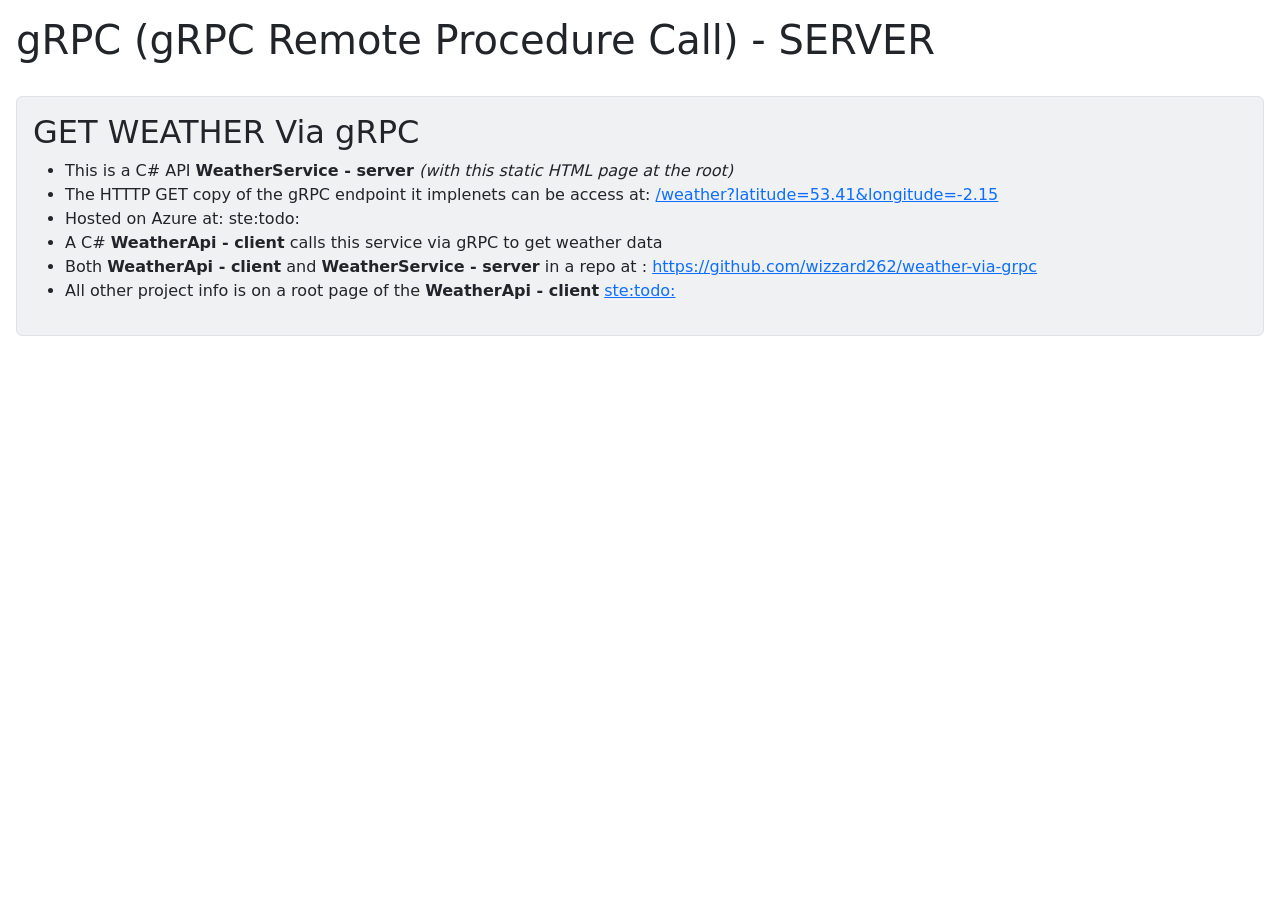
==== WeatherService/wwwroot/index.html @ 82adc065 "first commit, client and server working, index.html at root of client and server, diagram included" ====
﻿<html>
<head>
    <link rel="stylesheet" href="https://cdn.jsdelivr.net/npm/bootstrap@5.2.3/dist/css/bootstrap.min.css" />
</head>
<body>
    <div class="p-3">
        <h1>gRPC (gRPC Remote Procedure Call) - SERVER</h1>
        <br />
        <div class="bg-secondary bg-opacity-10 p-3 border rounded">
            <h2>GET WEATHER Via gRPC</h2>
            <ul>
                <li>This is a C# API <b>WeatherService - server</b> <i>(with this static HTML page at the root)</i> </li>
                <li>The HTTTP GET copy of the gRPC endpoint it implenets can be access at: <a href="/weather?latitude=53.41&longitude=-2.15">/weather?latitude=53.41&longitude=-2.15</a></li>
                <li>Hosted on Azure at: ste:todo:</li>
                <li>A C# <b>WeatherApi - client</b> calls this service via gRPC to get weather data</li>
                <li>Both <b>WeatherApi - client</b> and  <b>WeatherService - server</b> in a repo at : <a href="https://github.com/wizzard262/weather-via-grpc" target="_blank">https://github.com/wizzard262/weather-via-grpc</a></li>
                <li>All other project info is on a root page of the <b>WeatherApi - client</b> <a href="" target="_blank">ste:todo:</a></li>
            </ul>
        </div>
    </div>
</body>
</html>
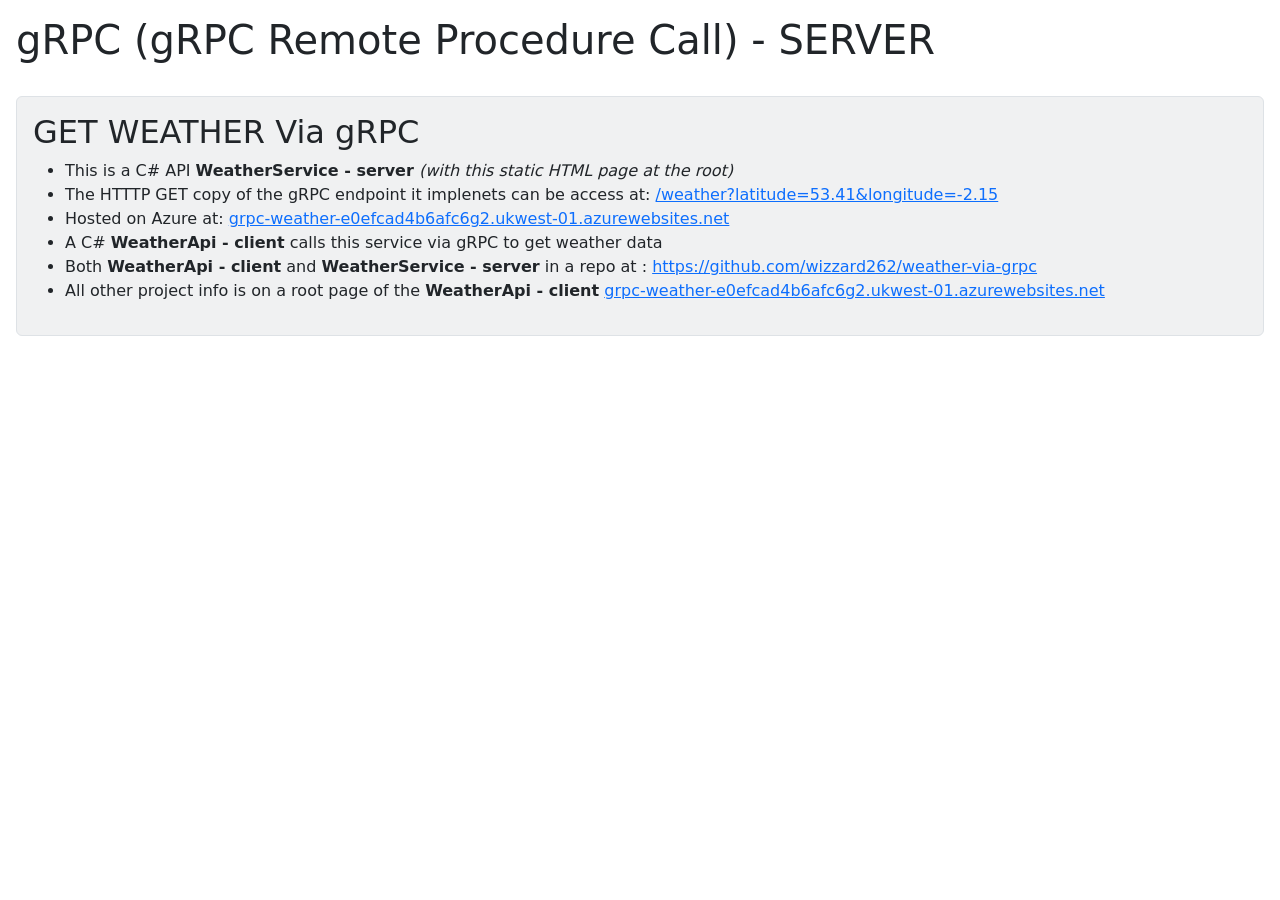
==== commit 1dff229c: "Add the azure paths to the documentation and in the code" ====
--- a/WeatherService/wwwroot/index.html
+++ b/WeatherService/wwwroot/index.html
@@ -11,10 +11,10 @@
             <ul>
                 <li>This is a C# API <b>WeatherService - server</b> <i>(with this static HTML page at the root)</i> </li>
                 <li>The HTTTP GET copy of the gRPC endpoint it implenets can be access at: <a href="/weather?latitude=53.41&longitude=-2.15">/weather?latitude=53.41&longitude=-2.15</a></li>
-                <li>Hosted on Azure at: ste:todo:</li>
+                <li>Hosted on Azure at: <a href="grpc-weather-e0efcad4b6afc6g2.ukwest-01.azurewebsites.net">grpc-weather-e0efcad4b6afc6g2.ukwest-01.azurewebsites.net</a></li>
                 <li>A C# <b>WeatherApi - client</b> calls this service via gRPC to get weather data</li>
                 <li>Both <b>WeatherApi - client</b> and  <b>WeatherService - server</b> in a repo at : <a href="https://github.com/wizzard262/weather-via-grpc" target="_blank">https://github.com/wizzard262/weather-via-grpc</a></li>
-                <li>All other project info is on a root page of the <b>WeatherApi - client</b> <a href="" target="_blank">ste:todo:</a></li>
+                <li>All other project info is on a root page of the <b>WeatherApi - client</b> <a href="grpc-weather-e0efcad4b6afc6g2.ukwest-01.azurewebsites.net" target="_blank">grpc-weather-e0efcad4b6afc6g2.ukwest-01.azurewebsites.net</a></li>
             </ul>
         </div>
     </div>
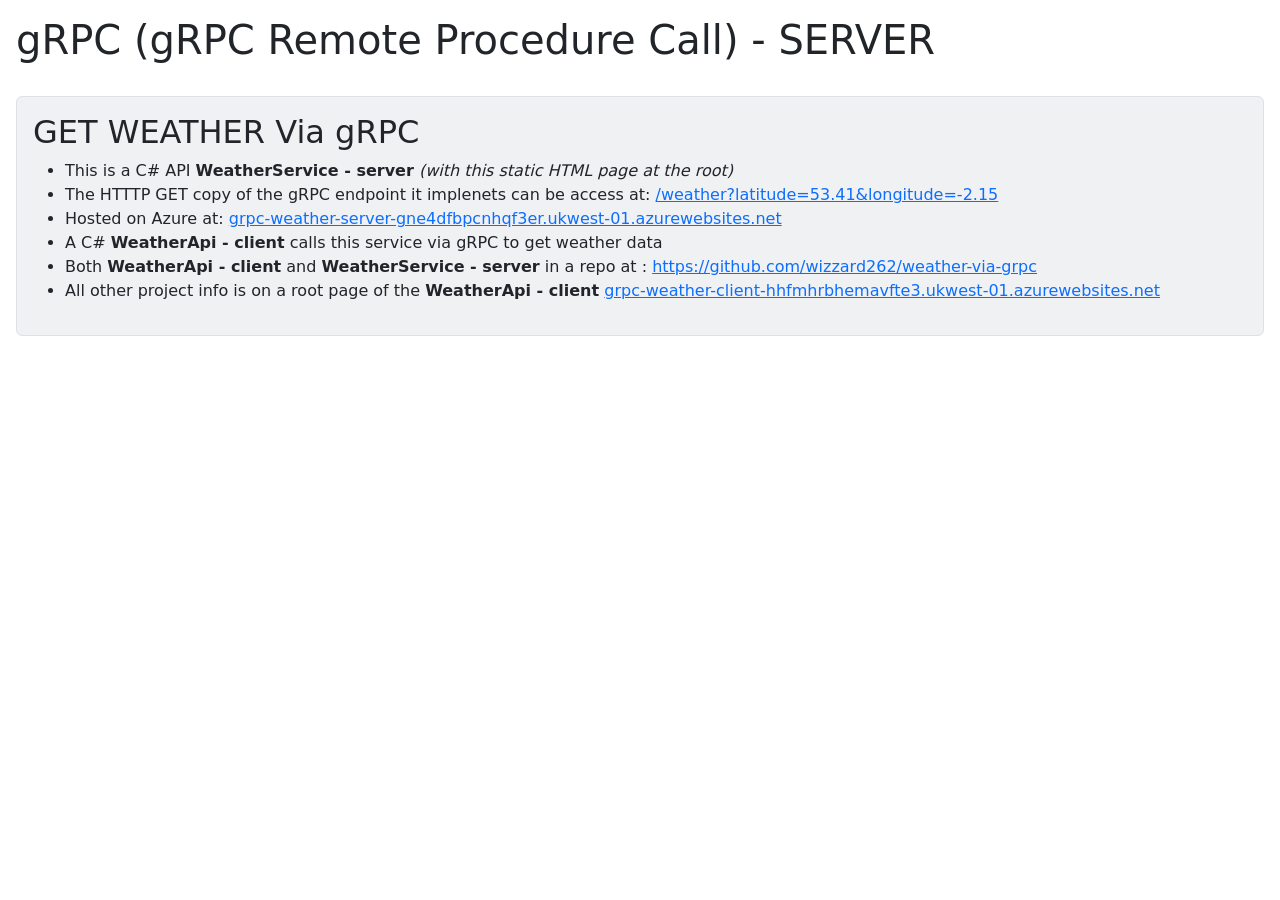
==== commit 22c9359e: "change  azure client server links" ====
--- a/WeatherService/wwwroot/index.html
+++ b/WeatherService/wwwroot/index.html
@@ -11,10 +11,10 @@
             <ul>
                 <li>This is a C# API <b>WeatherService - server</b> <i>(with this static HTML page at the root)</i> </li>
                 <li>The HTTTP GET copy of the gRPC endpoint it implenets can be access at: <a href="/weather?latitude=53.41&longitude=-2.15">/weather?latitude=53.41&longitude=-2.15</a></li>
-                <li>Hosted on Azure at: <a href="grpc-weather-e0efcad4b6afc6g2.ukwest-01.azurewebsites.net">grpc-weather-e0efcad4b6afc6g2.ukwest-01.azurewebsites.net</a></li>
+                <li>Hosted on Azure at: <a href="grpc-weather-server-gne4dfbpcnhqf3er.ukwest-01.azurewebsites.net">grpc-weather-server-gne4dfbpcnhqf3er.ukwest-01.azurewebsites.net</a></li>
                 <li>A C# <b>WeatherApi - client</b> calls this service via gRPC to get weather data</li>
                 <li>Both <b>WeatherApi - client</b> and  <b>WeatherService - server</b> in a repo at : <a href="https://github.com/wizzard262/weather-via-grpc" target="_blank">https://github.com/wizzard262/weather-via-grpc</a></li>
-                <li>All other project info is on a root page of the <b>WeatherApi - client</b> <a href="grpc-weather-e0efcad4b6afc6g2.ukwest-01.azurewebsites.net" target="_blank">grpc-weather-e0efcad4b6afc6g2.ukwest-01.azurewebsites.net</a></li>
+                <li>All other project info is on a root page of the <b>WeatherApi - client</b> <a href="grpc-weather-client-hhfmhrbhemavfte3.ukwest-01.azurewebsites.net" target="_blank">grpc-weather-client-hhfmhrbhemavfte3.ukwest-01.azurewebsites.net</a></li>
             </ul>
         </div>
     </div>
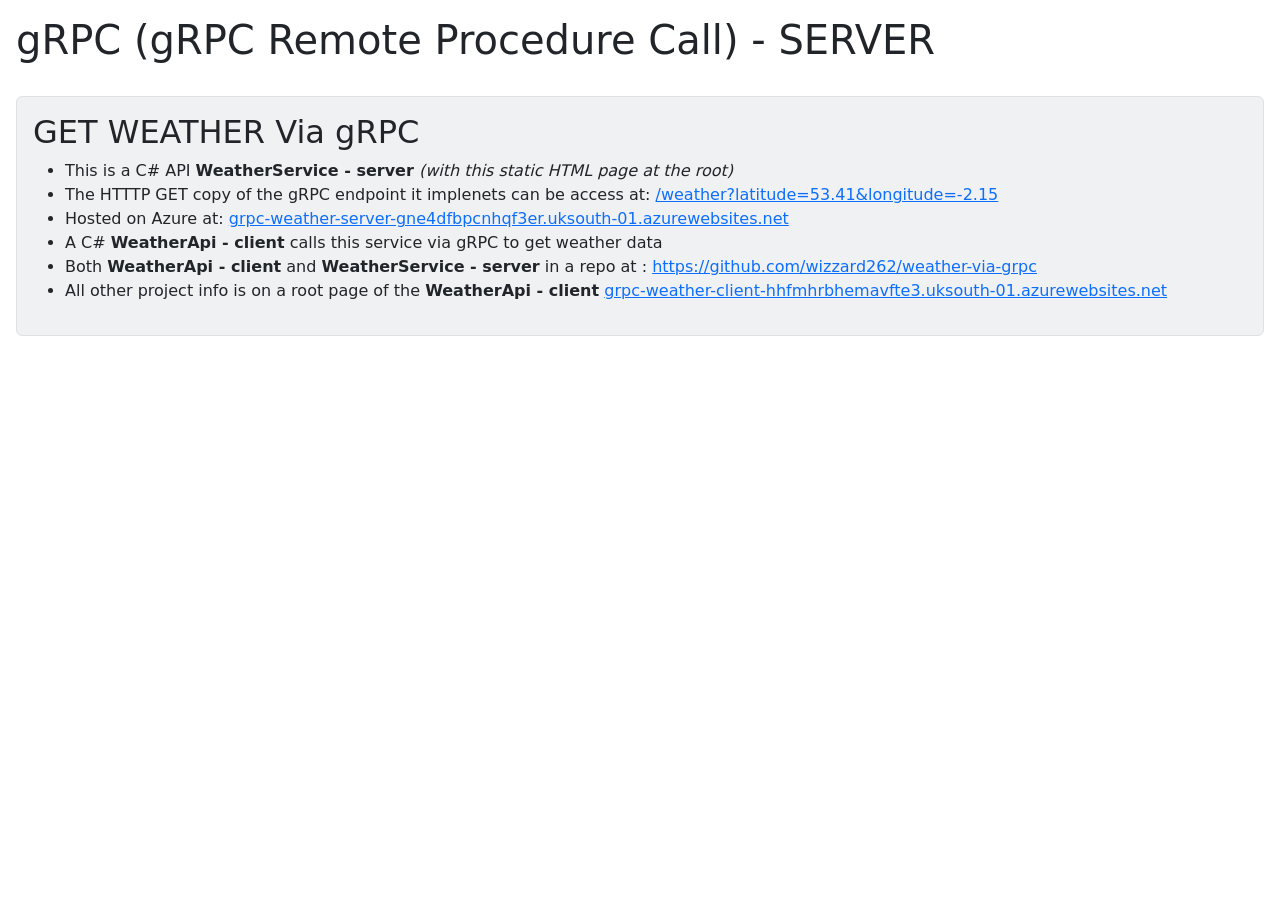
==== commit 33181bac: "change Azure paths now in UkSouth01 not UKWest01" ====
--- a/WeatherService/wwwroot/index.html
+++ b/WeatherService/wwwroot/index.html
@@ -11,10 +11,10 @@
             <ul>
                 <li>This is a C# API <b>WeatherService - server</b> <i>(with this static HTML page at the root)</i> </li>
                 <li>The HTTTP GET copy of the gRPC endpoint it implenets can be access at: <a href="/weather?latitude=53.41&longitude=-2.15">/weather?latitude=53.41&longitude=-2.15</a></li>
-                <li>Hosted on Azure at: <a href="grpc-weather-server-gne4dfbpcnhqf3er.ukwest-01.azurewebsites.net">grpc-weather-server-gne4dfbpcnhqf3er.ukwest-01.azurewebsites.net</a></li>
+                <li>Hosted on Azure at: <a href="grpc-weather-server-gne4dfbpcnhqf3er.uksouth-01.azurewebsites.net">grpc-weather-server-gne4dfbpcnhqf3er.uksouth-01.azurewebsites.net</a></li>
                 <li>A C# <b>WeatherApi - client</b> calls this service via gRPC to get weather data</li>
                 <li>Both <b>WeatherApi - client</b> and  <b>WeatherService - server</b> in a repo at : <a href="https://github.com/wizzard262/weather-via-grpc" target="_blank">https://github.com/wizzard262/weather-via-grpc</a></li>
-                <li>All other project info is on a root page of the <b>WeatherApi - client</b> <a href="grpc-weather-client-hhfmhrbhemavfte3.ukwest-01.azurewebsites.net" target="_blank">grpc-weather-client-hhfmhrbhemavfte3.ukwest-01.azurewebsites.net</a></li>
+                <li>All other project info is on a root page of the <b>WeatherApi - client</b> <a href="grpc-weather-client-hhfmhrbhemavfte3.uksouth-01.azurewebsites.net" target="_blank">grpc-weather-client-hhfmhrbhemavfte3.uksouth-01.azurewebsites.net</a></li>
             </ul>
         </div>
     </div>
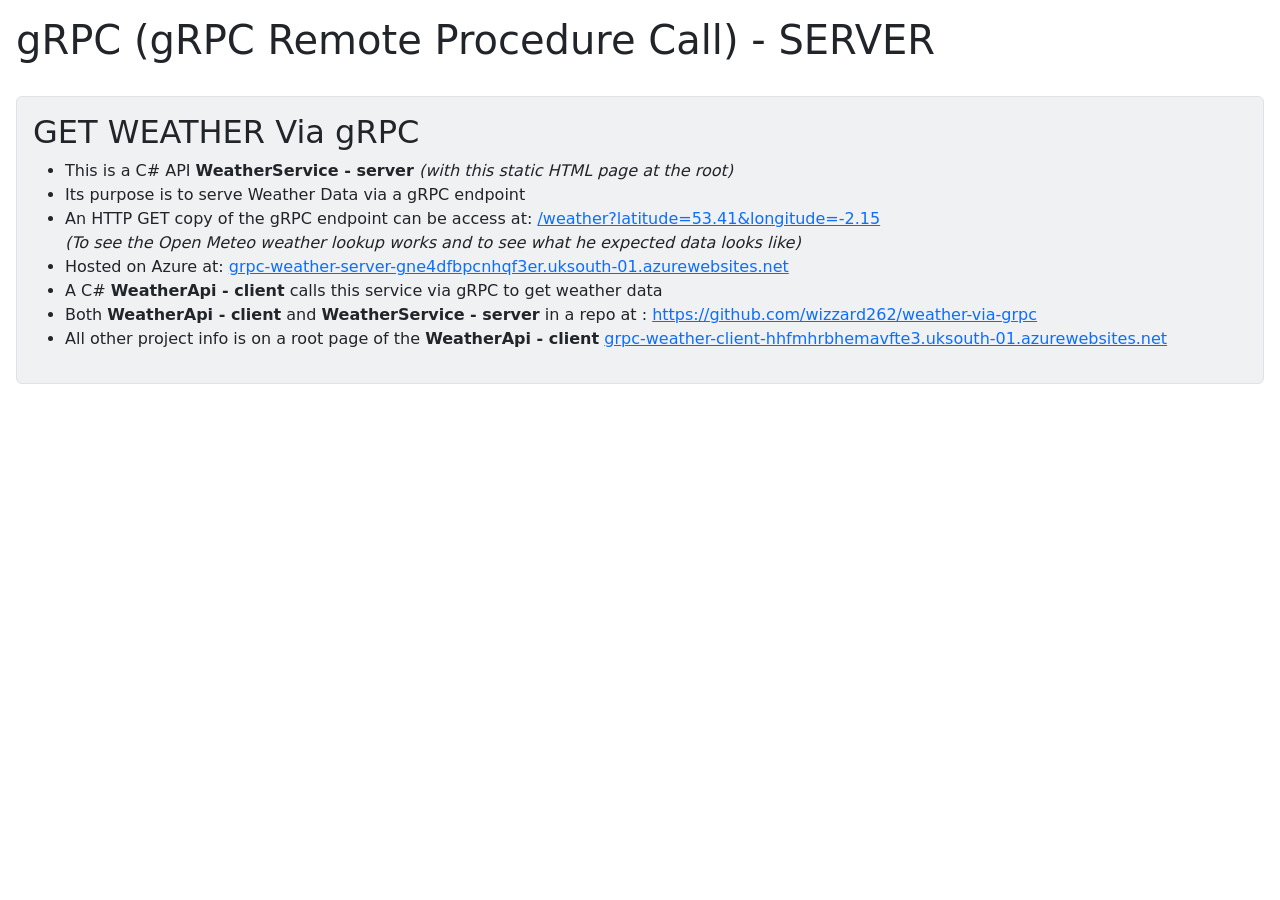
==== commit 37e64fa1: "Put gRPC address in config, add pubxml to GitIgnore, fixed the hardcoded filepath in the CLIENT / AP" ====
--- a/WeatherService/wwwroot/index.html
+++ b/WeatherService/wwwroot/index.html
@@ -10,11 +10,15 @@
             <h2>GET WEATHER Via gRPC</h2>
             <ul>
                 <li>This is a C# API <b>WeatherService - server</b> <i>(with this static HTML page at the root)</i> </li>
-                <li>The HTTTP GET copy of the gRPC endpoint it implenets can be access at: <a href="/weather?latitude=53.41&longitude=-2.15">/weather?latitude=53.41&longitude=-2.15</a></li>
-                <li>Hosted on Azure at: <a href="grpc-weather-server-gne4dfbpcnhqf3er.uksouth-01.azurewebsites.net">grpc-weather-server-gne4dfbpcnhqf3er.uksouth-01.azurewebsites.net</a></li>
+                <li>Its purpose is to serve Weather Data via a  gRPC endpoint</li>
+                <li>
+                    An HTTP GET copy of the gRPC endpoint can be access at: <a href="/weather?latitude=53.41&longitude=-2.15">/weather?latitude=53.41&longitude=-2.15</a> <br/>
+                    <i>(To see the Open Meteo weather lookup works and to see what he expected data looks like)</i>
+                </li>
+                <li>Hosted on Azure at: <a href="https://grpc-weather-server-gne4dfbpcnhqf3er.uksouth-01.azurewebsites.net">grpc-weather-server-gne4dfbpcnhqf3er.uksouth-01.azurewebsites.net</a></li>
                 <li>A C# <b>WeatherApi - client</b> calls this service via gRPC to get weather data</li>
                 <li>Both <b>WeatherApi - client</b> and  <b>WeatherService - server</b> in a repo at : <a href="https://github.com/wizzard262/weather-via-grpc" target="_blank">https://github.com/wizzard262/weather-via-grpc</a></li>
-                <li>All other project info is on a root page of the <b>WeatherApi - client</b> <a href="grpc-weather-client-hhfmhrbhemavfte3.uksouth-01.azurewebsites.net" target="_blank">grpc-weather-client-hhfmhrbhemavfte3.uksouth-01.azurewebsites.net</a></li>
+                <li>All other project info is on a root page of the <b>WeatherApi - client</b> <a href="https://grpc-weather-client-hhfmhrbhemavfte3.uksouth-01.azurewebsites.net" target="_blank">grpc-weather-client-hhfmhrbhemavfte3.uksouth-01.azurewebsites.net</a></li>
             </ul>
         </div>
     </div>
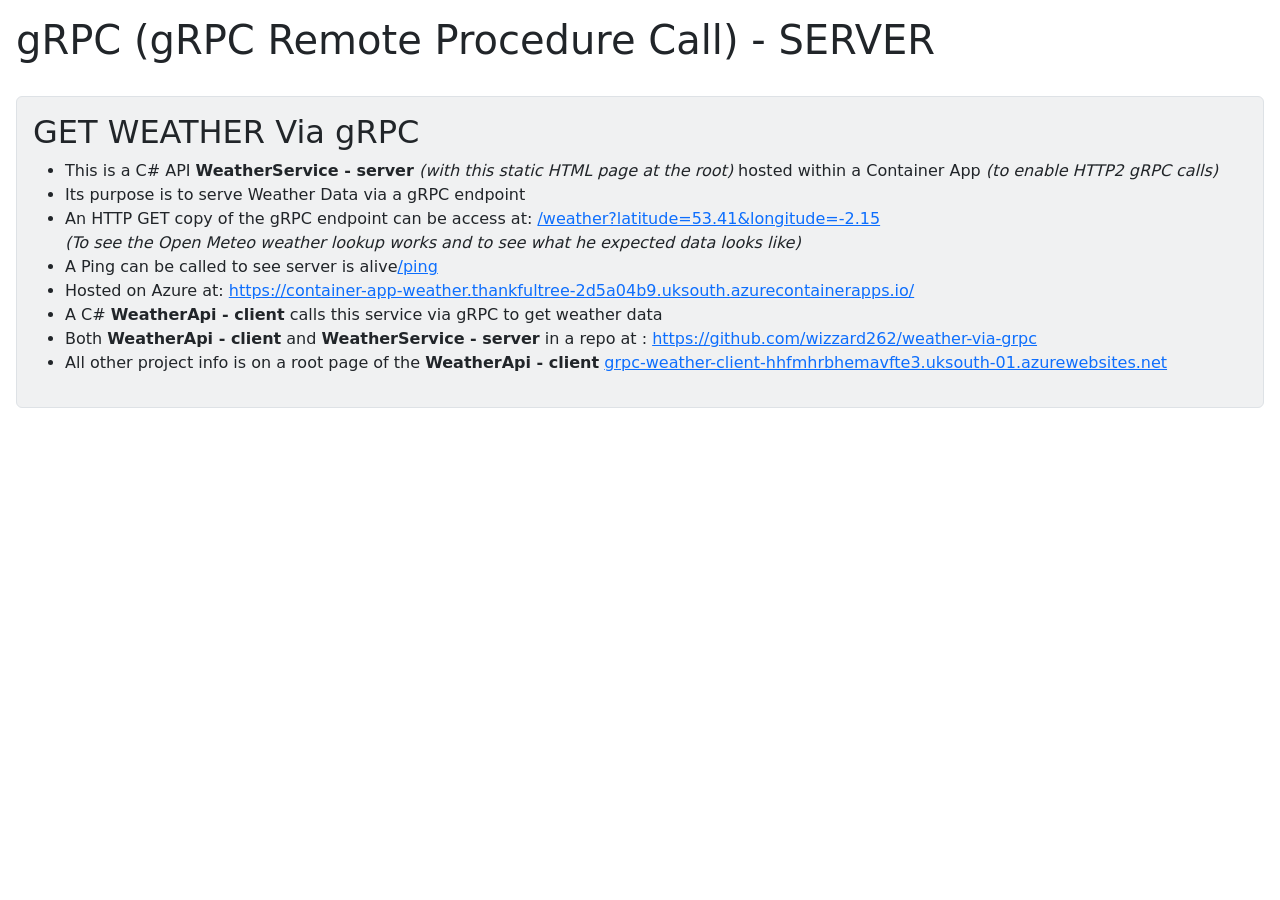
==== commit c90aae44: "comments completed documenting system, diagram updates, correct URLS set, logging added, added .TAR " ====
--- a/WeatherService/wwwroot/index.html
+++ b/WeatherService/wwwroot/index.html
@@ -9,13 +9,16 @@
         <div class="bg-secondary bg-opacity-10 p-3 border rounded">
             <h2>GET WEATHER Via gRPC</h2>
             <ul>
-                <li>This is a C# API <b>WeatherService - server</b> <i>(with this static HTML page at the root)</i> </li>
+                <li>This is a C# API <b>WeatherService - server</b> <i>(with this static HTML page at the root)</i> hosted within a Container App <i>(to enable HTTP2 gRPC calls)</i></li>
                 <li>Its purpose is to serve Weather Data via a  gRPC endpoint</li>
                 <li>
                     An HTTP GET copy of the gRPC endpoint can be access at: <a href="/weather?latitude=53.41&longitude=-2.15">/weather?latitude=53.41&longitude=-2.15</a> <br/>
                     <i>(To see the Open Meteo weather lookup works and to see what he expected data looks like)</i>
                 </li>
-                <li>Hosted on Azure at: <a href="https://grpc-weather-server-gne4dfbpcnhqf3er.uksouth-01.azurewebsites.net">grpc-weather-server-gne4dfbpcnhqf3er.uksouth-01.azurewebsites.net</a></li>
+                <li>
+                    A Ping can be called to see server is alive<a href="/ping">/ping</a><br />
+                </li>
+                <li>Hosted on Azure at: <a href="https://container-app-weather.thankfultree-2d5a04b9.uksouth.azurecontainerapps.io/">https://container-app-weather.thankfultree-2d5a04b9.uksouth.azurecontainerapps.io/</a></li>
                 <li>A C# <b>WeatherApi - client</b> calls this service via gRPC to get weather data</li>
                 <li>Both <b>WeatherApi - client</b> and  <b>WeatherService - server</b> in a repo at : <a href="https://github.com/wizzard262/weather-via-grpc" target="_blank">https://github.com/wizzard262/weather-via-grpc</a></li>
                 <li>All other project info is on a root page of the <b>WeatherApi - client</b> <a href="https://grpc-weather-client-hhfmhrbhemavfte3.uksouth-01.azurewebsites.net" target="_blank">grpc-weather-client-hhfmhrbhemavfte3.uksouth-01.azurewebsites.net</a></li>
@@ -23,5 +26,4 @@
         </div>
     </div>
 </body>
-</html>
-
+</html>
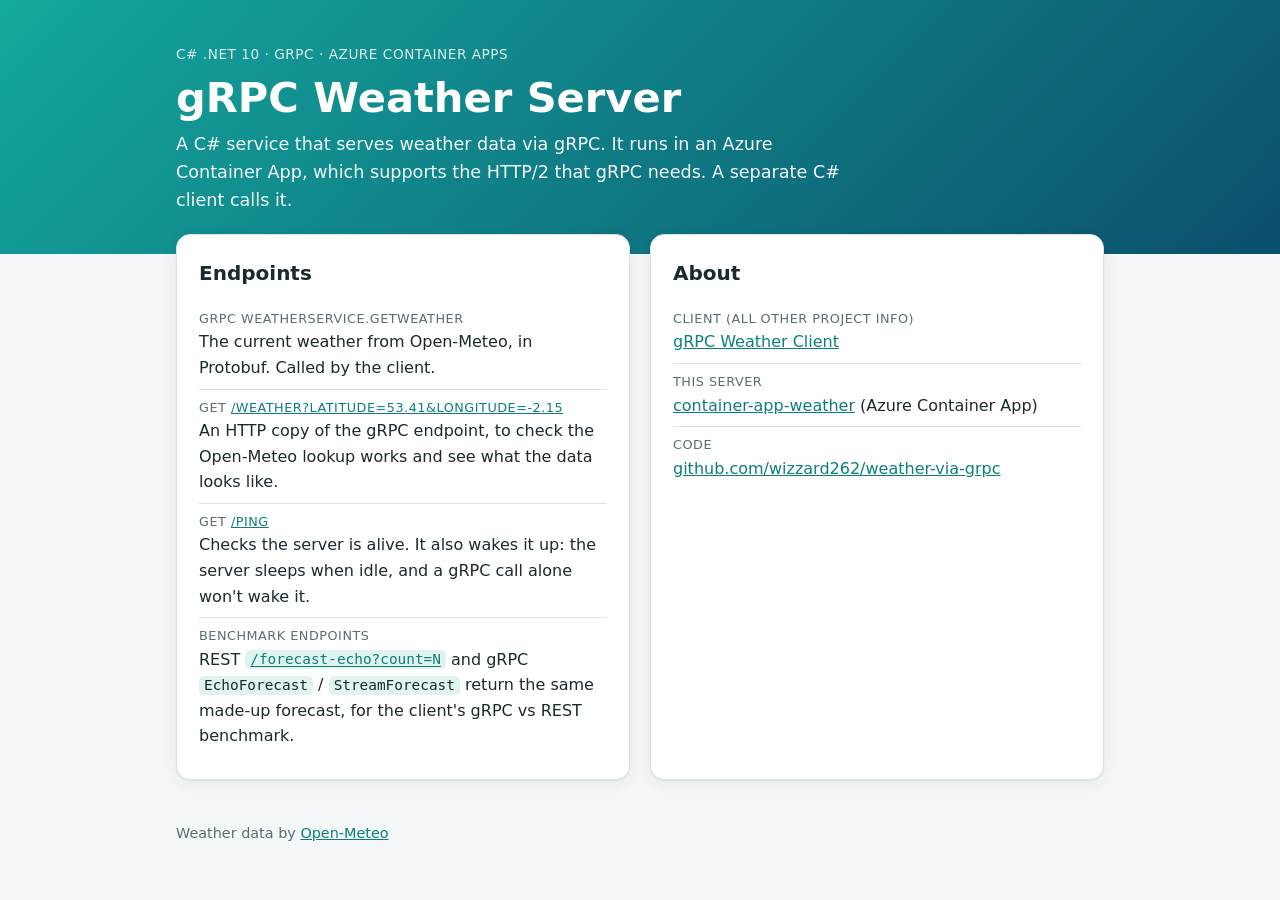
==== commit ab9ac904: "Restyle client, benchmark and server pages: cards, light and dark, phones - Shared wwwroot/styles.cs" ====
--- a/WeatherService/wwwroot/index.html
+++ b/WeatherService/wwwroot/index.html
@@ -1,29 +1,163 @@
-﻿<html>
+﻿<!DOCTYPE html>
+<html lang="en">
+
 <head>
-    <link rel="stylesheet" href="https://cdn.jsdelivr.net/npm/bootstrap@5.2.3/dist/css/bootstrap.min.css" />
+    <meta charset="utf-8">
+    <meta name="viewport" content="width=device-width, initial-scale=1">
+    <title>gRPC Weather Server</title>
+    <meta name="description" content="A C# gRPC service that serves weather data from Open-Meteo, hosted in an Azure Container App.">
+    <link rel="icon" href="data:image/svg+xml,%3Csvg xmlns='http://www.w3.org/2000/svg' viewBox='0 0 32 32'%3E%3Crect width='32' height='32' rx='7' fill='%230b7f78'/%3E%3Ctext x='16' y='21' font-family='Arial' font-weight='700' font-size='11' fill='white' text-anchor='middle'%3EgRPC%3C/text%3E%3C/svg%3E">
+    <!-- Styles inline: this server only serves this one page. Same look as the client's wwwroot/styles.css -->
+    <style>
+        :root {
+            --bg: #f3f7f7;
+            --surface: #ffffff;
+            --text: #1a2a2e;
+            --muted: #5a6d72;
+            --border: #d9e4e5;
+            --accent: #0b7f78;
+            --accent-strong: #08615b;
+            --accent-soft: #e0f3f1;
+            --hero-from: #14a89d;
+            --hero-to: #0b4f6c;
+            --shadow: 0 1px 2px rgba(16, 40, 44, 0.06), 0 4px 16px rgba(16, 40, 44, 0.06);
+        }
+
+        @media (prefers-color-scheme: dark) {
+            :root {
+                --bg: #0e1719;
+                --surface: #162326;
+                --text: #e4eeef;
+                --muted: #97abaf;
+                --border: #25373b;
+                --accent: #4fd8cc;
+                --accent-strong: #8ce8df;
+                --accent-soft: #123331;
+                --hero-from: #0a7a72;
+                --hero-to: #0a2a38;
+                --shadow: none;
+            }
+        }
+
+        * { box-sizing: border-box; }
+
+        body {
+            margin: 0;
+            font-family: system-ui, -apple-system, "Segoe UI", Roboto, Helvetica, Arial, sans-serif;
+            line-height: 1.6;
+            color: var(--text);
+            background: var(--bg);
+        }
+
+        a { color: var(--accent); }
+        a:hover { color: var(--accent-strong); }
+
+        code {
+            font-family: ui-monospace, "Cascadia Code", Consolas, monospace;
+            font-size: 0.9em;
+            background: var(--accent-soft);
+            padding: 0.1em 0.35em;
+            border-radius: 5px;
+            word-break: break-word;
+        }
+
+        .wrap { max-width: 960px; margin: 0 auto; padding: 0 16px; }
+
+        .hero {
+            background: linear-gradient(135deg, var(--hero-from), var(--hero-to));
+            color: #fff;
+            padding: 44px 0 40px;
+        }
+
+        .hero h1 { margin: 0 0 8px; font-size: clamp(1.9rem, 5vw, 2.6rem); line-height: 1.15; }
+        .eyebrow { margin: 0 0 8px; font-size: 0.85rem; letter-spacing: 0.04em; text-transform: uppercase; opacity: 0.85; }
+        .lead { margin: 0; max-width: 680px; font-size: 1.1rem; opacity: 0.95; }
+
+        .grid {
+            display: grid;
+            grid-template-columns: repeat(auto-fit, minmax(min(340px, 100%), 1fr));
+            gap: 20px;
+            margin-top: -20px;
+        }
+
+        .card {
+            background: var(--surface);
+            border: 1px solid var(--border);
+            border-radius: 14px;
+            box-shadow: var(--shadow);
+            padding: 22px;
+            min-width: 0;
+        }
+
+        .card h2 { margin: 0 0 6px; font-size: 1.25rem; }
+        .muted { color: var(--muted); }
+
+        .facts { margin: 12px 0 0; }
+        .facts div { padding: 8px 0; border-top: 1px solid var(--border); }
+        .facts div:first-child { border-top: 0; }
+        .facts dt { font-size: 0.8rem; text-transform: uppercase; letter-spacing: 0.04em; color: var(--muted); }
+        .facts dd { margin: 0; word-break: break-word; }
+
+        .footer { padding-top: 28px; padding-bottom: 40px; color: var(--muted); font-size: 0.9rem; }
+    </style>
 </head>
+
 <body>
-    <div class="p-3">
-        <h1>gRPC (gRPC Remote Procedure Call) - SERVER</h1>
-        <br />
-        <div class="bg-secondary bg-opacity-10 p-3 border rounded">
-            <h2>GET WEATHER Via gRPC</h2>
-            <ul>
-                <li>This is a C# API <b>WeatherService - server</b> <i>(with this static HTML page at the root)</i> hosted within a Container App <i>(to enable HTTP2 gRPC calls)</i></li>
-                <li>Its purpose is to serve Weather Data via a  gRPC endpoint</li>
-                <li>
-                    An HTTP GET copy of the gRPC endpoint can be access at: <a href="/weather?latitude=53.41&longitude=-2.15">/weather?latitude=53.41&longitude=-2.15</a> <br/>
-                    <i>(To see the Open Meteo weather lookup works and to see what he expected data looks like)</i>
-                </li>
-                <li>
-                    A Ping can be called to see server is alive<a href="/ping">/ping</a><br />
-                </li>
-                <li>Hosted on Azure at: <a href="https://container-app-weather.thankfultree-2d5a04b9.uksouth.azurecontainerapps.io/">https://container-app-weather.thankfultree-2d5a04b9.uksouth.azurecontainerapps.io/</a></li>
-                <li>A C# <b>WeatherApi - client</b> calls this service via gRPC to get weather data</li>
-                <li>Both <b>WeatherApi - client</b> and  <b>WeatherService - server</b> in a repo at : <a href="https://github.com/wizzard262/weather-via-grpc" target="_blank">https://github.com/wizzard262/weather-via-grpc</a></li>
-                <li>All other project info is on a root page of the <b>WeatherApi - client</b> <a href="https://grpc-weather-client-hhfmhrbhemavfte3.uksouth-01.azurewebsites.net" target="_blank">grpc-weather-client-hhfmhrbhemavfte3.uksouth-01.azurewebsites.net</a></li>
-            </ul>
+    <header class="hero">
+        <div class="wrap">
+            <p class="eyebrow">C# .NET 10 &middot; gRPC &middot; Azure Container Apps</p>
+            <h1>gRPC Weather Server</h1>
+            <p class="lead">A C# service that serves weather data via gRPC. It runs in an Azure Container App, which supports the HTTP/2 that gRPC needs.
+                A separate C# client calls it.</p>
         </div>
-    </div>
+    </header>
+
+    <main class="wrap grid">
+        <section class="card" aria-labelledby="endpoints-title">
+            <h2 id="endpoints-title">Endpoints</h2>
+            <dl class="facts">
+                <div>
+                    <dt>gRPC WeatherService.GetWeather</dt>
+                    <dd>The current weather from Open-Meteo, in Protobuf. Called by the client.</dd>
+                </div>
+                <div>
+                    <dt>GET <a href="/weather?latitude=53.41&amp;longitude=-2.15">/weather?latitude=53.41&amp;longitude=-2.15</a></dt>
+                    <dd>An HTTP copy of the gRPC endpoint, to check the Open-Meteo lookup works and see what the data looks like.</dd>
+                </div>
+                <div>
+                    <dt>GET <a href="/ping">/ping</a></dt>
+                    <dd>Checks the server is alive. It also wakes it up: the server sleeps when idle, and a gRPC call alone won't wake it.</dd>
+                </div>
+                <div>
+                    <dt>Benchmark endpoints</dt>
+                    <dd>REST <a href="/forecast-echo?count=2"><code>/forecast-echo?count=N</code></a> and gRPC <code>EchoForecast</code> / <code>StreamForecast</code>
+                        return the same made-up forecast, for the client's gRPC vs REST benchmark.</dd>
+                </div>
+            </dl>
+        </section>
+
+        <section class="card" aria-labelledby="about-title">
+            <h2 id="about-title">About</h2>
+            <dl class="facts">
+                <div>
+                    <dt>Client (all other project info)</dt>
+                    <dd><a href="https://grpc-weather-client-hhfmhrbhemavfte3.uksouth-01.azurewebsites.net" target="_blank" rel="noopener">gRPC Weather Client</a></dd>
+                </div>
+                <div>
+                    <dt>This server</dt>
+                    <dd><a href="https://container-app-weather.thankfultree-2d5a04b9.uksouth.azurecontainerapps.io/">container-app-weather</a> (Azure Container App)</dd>
+                </div>
+                <div>
+                    <dt>Code</dt>
+                    <dd><a href="https://github.com/wizzard262/weather-via-grpc" target="_blank" rel="noopener">github.com/wizzard262/weather-via-grpc</a></dd>
+                </div>
+            </dl>
+        </section>
+    </main>
+
+    <footer class="wrap footer">
+        <p>Weather data by <a href="https://open-meteo.com/" target="_blank" rel="noopener">Open-Meteo</a></p>
+    </footer>
 </body>
-</html>+
+</html>
